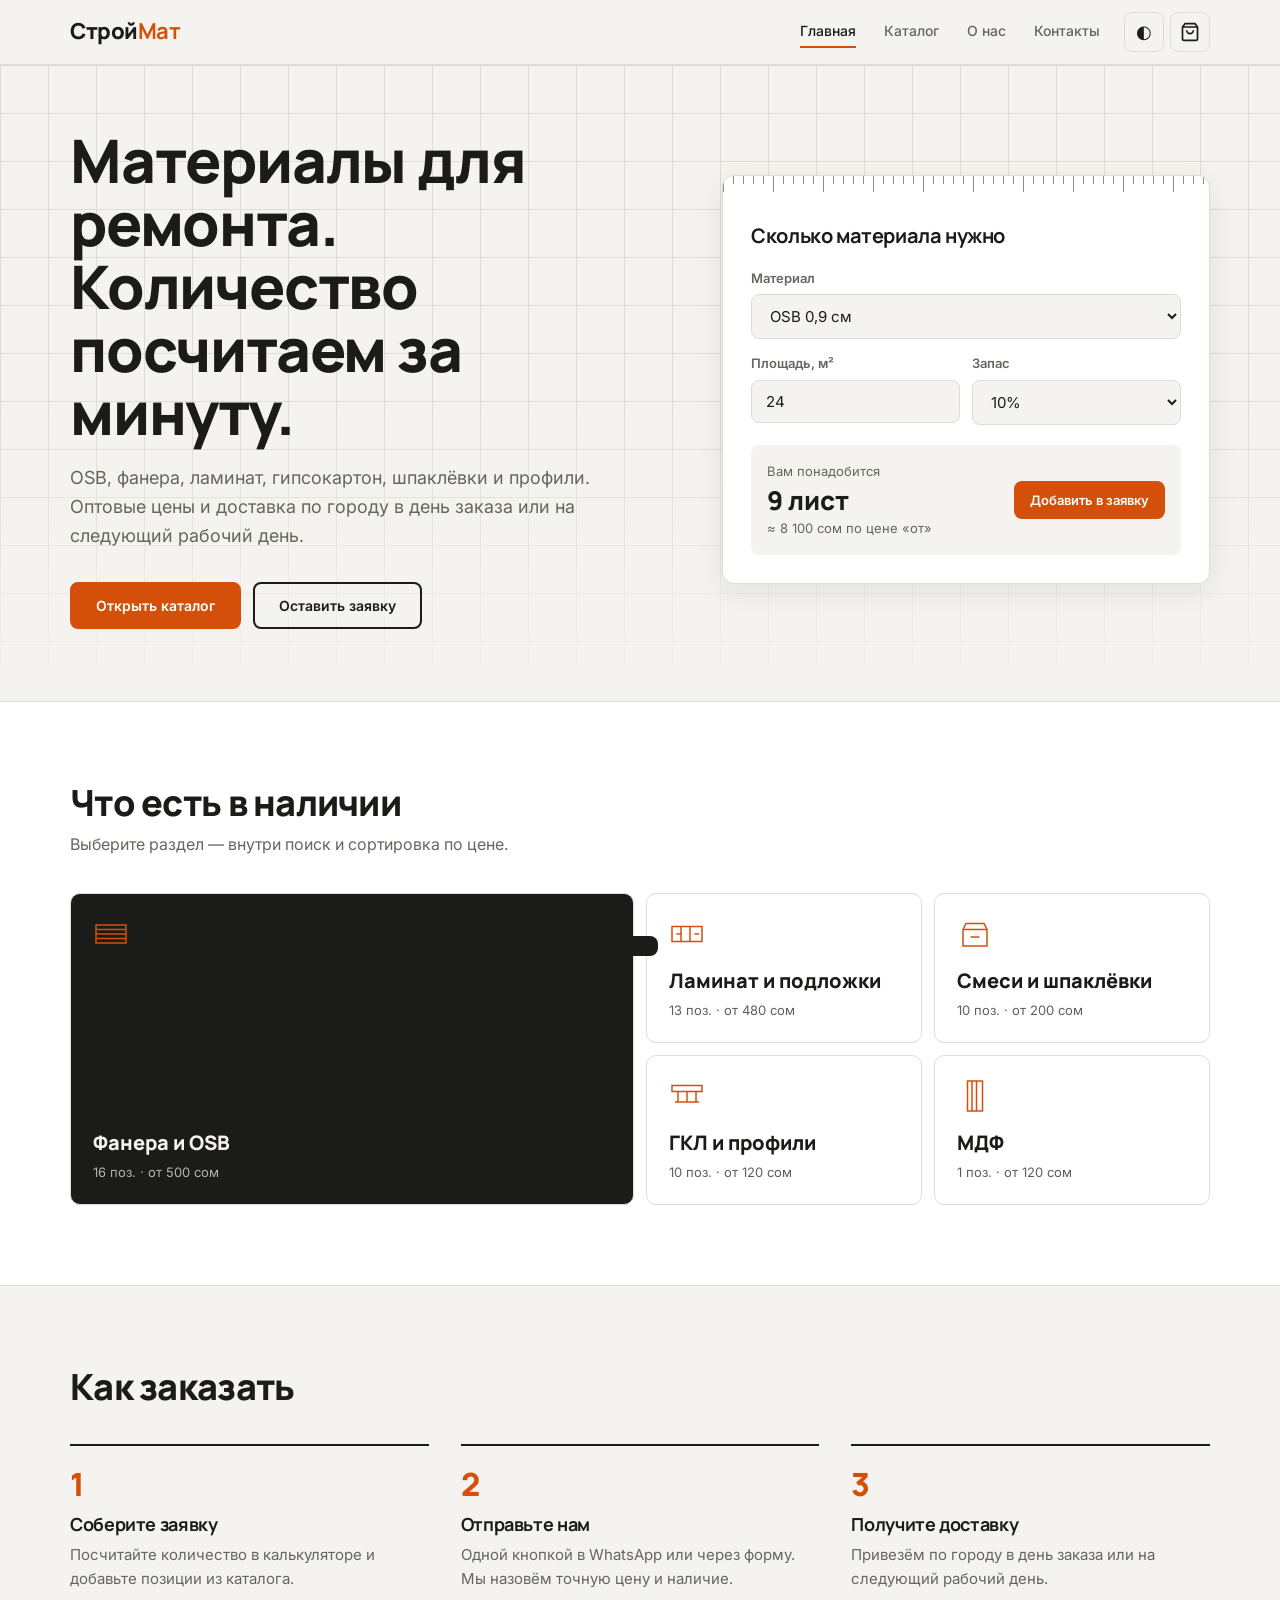
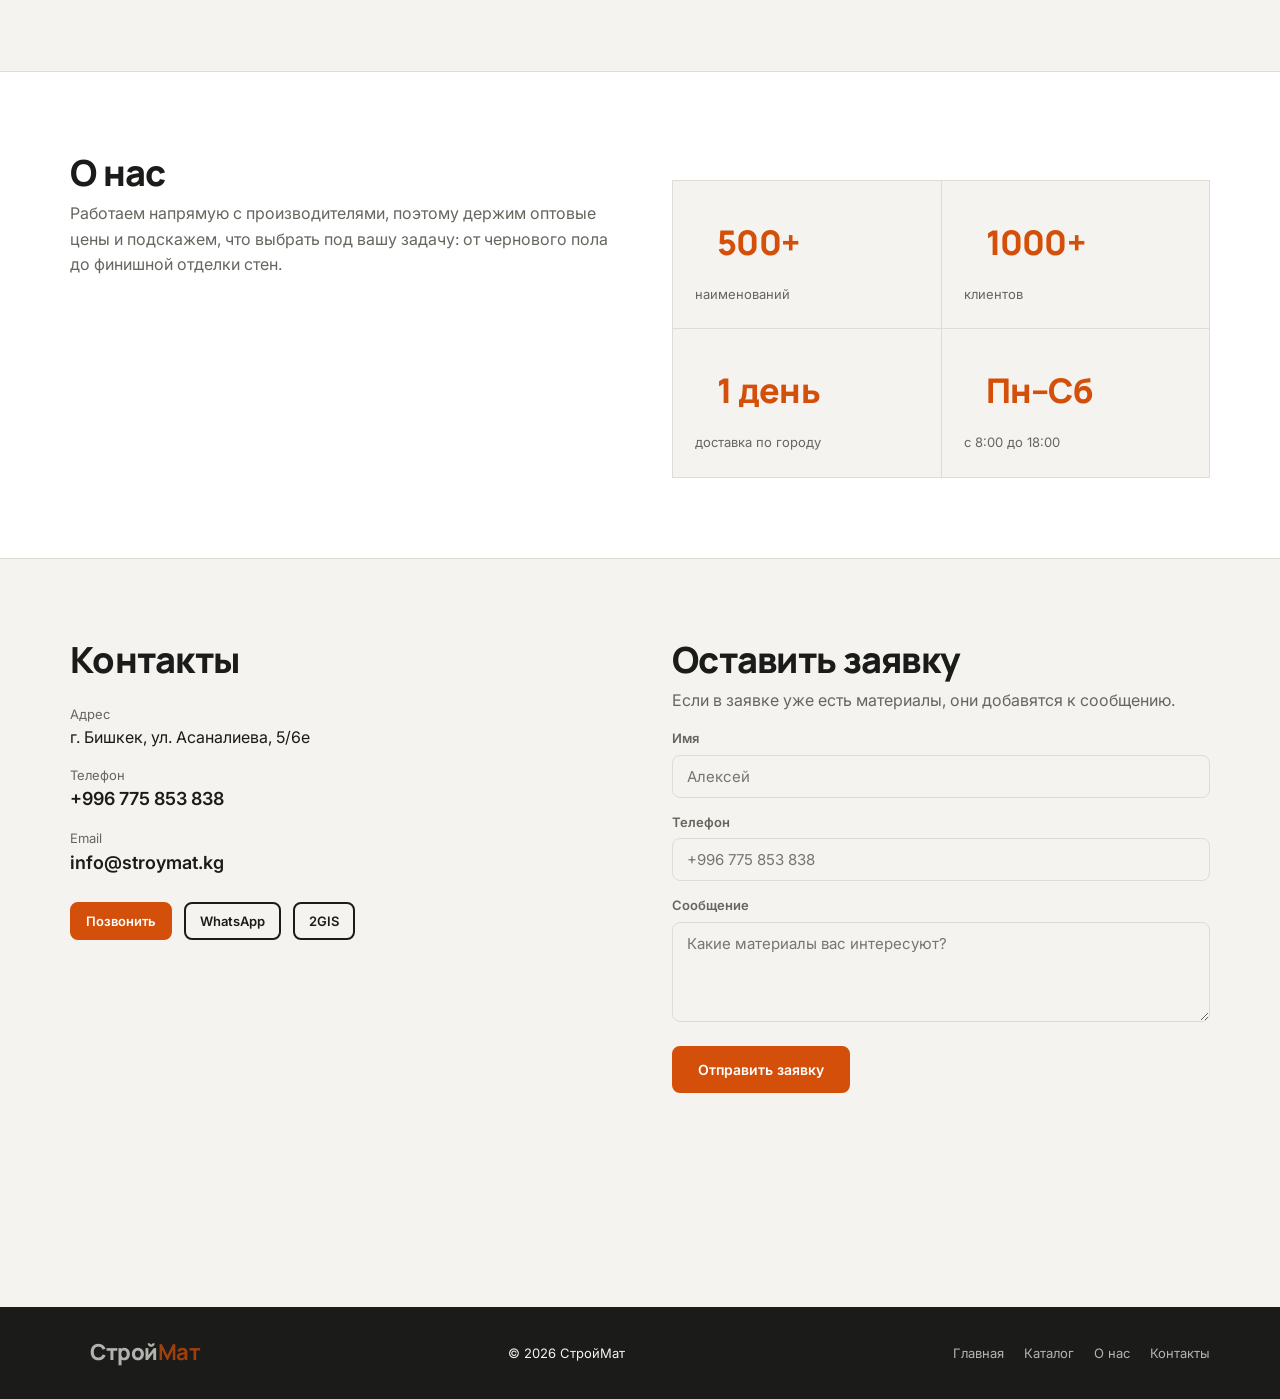
==== index.html @ 7da5eb00 "Add files via upload" ====
<!DOCTYPE html>
<html lang="ru">
<head>
<meta charset="UTF-8">
<meta name="viewport" content="width=device-width, initial-scale=1">
<title>СтройМат — строительные материалы в Бишкеке</title>
<meta name="description" content="OSB, фанера, ламинат, гипсокартон, шпаклёвки и профили. Оптовые цены, доставка по Бишкеку, калькулятор материалов.">
<meta name="theme-color" content="#D4500A">
<link rel="icon" href="data:image/svg+xml,%3Csvg xmlns='http://www.w3.org/2000/svg' viewBox='0 0 32 32'%3E%3Crect width='32' height='32' rx='6' fill='%23D4500A'/%3E%3Cpath d='M8 22V10h5l3 7 3-7h5v12' stroke='%23fff' stroke-width='2.5' fill='none'/%3E%3C/svg%3E">
<link rel="stylesheet" href="index.css">
<script type="application/ld+json">{"@context":"https://schema.org","@type":"HardwareStore","name":"СтройМат","telephone":"+996775853838","email":"info@stroymat.kg","address":{"@type":"PostalAddress","streetAddress":"ул. Асаналиева, 5/6е","addressLocality":"Бишкек","addressCountry":"KG"},"openingHours":"Mo-Sa 08:00-18:00"}</script>
<!-- Аналитика без cookie (self-hosted, из awesome-selfhosted): Umami или Plausible. Раскомментируйте и вставьте свой адрес:
<script defer src="https://ВАШ-UMAMI/script.js" data-website-id="ID"></script> -->
</head>
<body>
<header id="hd"></header>

<main>
<section class="hero">
  <div class="wrap hg">
    <div>
      <h1>Материалы для ремонта. Количество посчитаем за минуту.</h1>
      <p>OSB, фанера, ламинат, гипсокартон, шпаклёвки и профили. Оптовые цены и доставка по городу в день заказа или на следующий рабочий день.</p>
      <div class="acts">
        <a href="catalog.html" class="btn">Открыть каталог</a>
        <a href="#contacts" class="btn o">Оставить заявку</a>
      </div>
    </div>
    <div class="calc">
      <h3>Сколько материала нужно</h3>
      <label for="cm">Материал</label><select id="cm"></select>
      <div class="row">
        <div><label for="ca">Площадь, м²</label><input id="ca" type="number" min="0" step="0.5" value="24" inputmode="decimal"></div>
        <div><label for="cr">Запас</label><select id="cr"><option value="0">Без запаса</option><option value="5">5%</option><option value="10" selected>10%</option><option value="15">15%</option></select></div>
      </div>
      <div class="res"><div><small>Вам понадобится</small><b id="cu">—</b><small id="cs"></small></div><button class="btn s" id="cadd">Добавить в заявку</button></div>
    </div>
  </div>
</section>

<section class="alt">
  <div class="wrap">
    <h2>Что есть в наличии</h2>
    <p class="sub">Выберите раздел — внутри поиск и сортировка по цене.</p>
    <div class="cats" id="cats"></div>
  </div>
</section>

<section>
  <div class="wrap">
    <h2>Как заказать</h2>
    <div class="steps">
      <div><h3>Соберите заявку</h3><p>Посчитайте количество в калькуляторе и добавьте позиции из каталога.</p></div>
      <div><h3>Отправьте нам</h3><p>Одной кнопкой в WhatsApp или через форму. Мы назовём точную цену и наличие.</p></div>
      <div><h3>Получите доставку</h3><p>Привезём по городу в день заказа или на следующий рабочий день.</p></div>
    </div>
  </div>
</section>

<section class="alt" id="about">
  <div class="wrap two">
    <div>
      <h2>О нас</h2>
      <p class="sub">Работаем напрямую с производителями, поэтому держим оптовые цены и подскажем, что выбрать под вашу задачу: от чернового пола до финишной отделки стен.</p>
    </div>
    <div class="facts">
      <div><div class="num">500+</div><span>наименований</span></div>
      <div><div class="num">1000+</div><span>клиентов</span></div>
      <div><div class="num">1 день</div><span>доставка по городу</span></div>
      <div><div class="num">Пн–Сб</div><span>с 8:00 до 18:00</span></div>
    </div>
  </div>
</section>

<section id="contacts">
  <div class="wrap two">
    <div>
      <h2>Контакты</h2>
      <div class="ci">
        <div><small>Адрес</small>г. Бишкек, ул. Асаналиева, 5/6е</div>
        <div><small>Телефон</small><a href="tel:+996775853838">+996 775 853 838</a></div>
        <div><small>Email</small><a href="mailto:info@stroymat.kg">info@stroymat.kg</a></div>
      </div>
      <div class="acts" style="margin-top:24px">
        <a class="btn s" href="tel:+996775853838">Позвонить</a>
        <a class="btn o s" href="https://wa.me/996775853838" target="_blank" rel="noopener">WhatsApp</a>
        <a class="btn o s" href="https://2gis.kg/bishkek/geo/70030076913990963/72.136902,40.269518" target="_blank" rel="noopener">2GIS</a>
      </div>
      <!-- Бесплатная карта OpenStreetMap (из Free-for-dev). -->
      <iframe class="map" loading="lazy" title="Карта" src="https://www.openstreetmap.org/export/embed.html?bbox=72.1269%2C40.2635%2C72.1469%2C40.2755&amp;layer=mapnik&amp;marker=40.269518%2C72.136902"></iframe>
    </div>
    <div>
      <h2>Оставить заявку</h2>
      <p class="sub">Если в заявке уже есть материалы, они добавятся к сообщению.</p>
      <form id="cf" novalidate>
        <label for="name">Имя</label><input id="name" name="name" autocomplete="name" placeholder="Алексей">
        <span class="err" id="e-name">Введите имя, минимум 2 буквы</span>
        <label for="phone">Телефон</label><input id="phone" name="phone" type="tel" autocomplete="tel" placeholder="+996 775 853 838">
        <span class="err" id="e-phone">Введите номер телефона полностью</span>
        <label for="message">Сообщение</label><textarea id="message" name="message" rows="4" placeholder="Какие материалы вас интересуют?"></textarea>
        <span class="err" id="e-message">Напишите, что вам нужно</span>
        <button class="btn" style="margin-top:16px" type="submit">Отправить заявку</button>
      </form>
      <div class="ok" id="ok">Заявка отправлена. Ответим в рабочее время.</div>
    </div>
  </div>
</section>
</main>

<footer id="ft"></footer>
<script src="app.js"></script>
</body>
</html>
---- index.css ----
@import url('https://fonts.googleapis.com/css2?family=Inter:wght@400;500;600;700&family=Manrope:wght@700;800&display=swap');
*,*::before,*::after{box-sizing:border-box;margin:0;padding:0}
:root{--bg:#F4F3EF;--sf:#fff;--tx:#1B1B19;--mu:#66665F;--ln:#DEDCD5;--ac:#D4500A;--acd:#B03F05;--sh:0 8px 30px rgba(27,27,25,.08);color-scheme:light}
[data-theme=dark]{--bg:#141412;--sf:#1D1D1A;--tx:#F1EFE8;--mu:#A3A199;--ln:#2E2E2A;--ac:#F0661F;--acd:#FF8240;--sh:0 8px 30px rgba(0,0,0,.4);color-scheme:dark}
html{scroll-behavior:smooth;scroll-padding-top:72px}
body{font:16px/1.6 Inter,system-ui,sans-serif;background:var(--bg);color:var(--tx);overflow-x:hidden}
a{color:inherit}
:focus-visible{outline:2px solid var(--ac);outline-offset:2px}
.wrap{max-width:1180px;margin:0 auto;padding:0 20px}
h1,h2,h3,.logo,.num{font-family:Manrope,sans-serif;letter-spacing:-.02em}
h2{font-size:clamp(26px,3.4vw,36px);line-height:1.15;font-weight:800}
.sub{color:var(--mu);margin-top:8px;max-width:60ch}
section{padding:80px 0}

/* header */
#hd{position:sticky;top:0;z-index:50;background:color-mix(in srgb,var(--bg) 85%,transparent);backdrop-filter:blur(10px);border-bottom:1px solid var(--ln)}
.bar{height:64px;display:flex;align-items:center;gap:24px}
.logo{font-size:22px;font-weight:800;text-decoration:none}.logo b{color:var(--ac)}
nav{display:flex;gap:28px;margin-left:auto}
nav a{font-size:14px;font-weight:500;color:var(--mu);text-decoration:none;padding:4px 0;border-bottom:2px solid transparent}
nav a:hover,nav a.on{color:var(--tx);border-color:var(--ac)}
.tools{display:flex;gap:6px}
.ic{position:relative;width:40px;height:40px;display:grid;place-items:center;background:none;border:1px solid var(--ln);border-radius:8px;color:var(--tx);font-size:18px;cursor:pointer}
.ic:hover{border-color:var(--tx)}
.ic i{position:absolute;top:-6px;right:-6px;min-width:18px;height:18px;border-radius:9px;background:var(--ac);color:#fff;font:700 11px/18px Inter;text-align:center;font-style:normal}
.ic i:empty,.ic i[data-n="0"]{display:none}
.burger{display:none}

/* buttons */
.btn{display:inline-flex;align-items:center;justify-content:center;gap:8px;padding:13px 24px;font:600 14px Inter;border-radius:8px;border:2px solid var(--ac);background:var(--ac);color:#fff;cursor:pointer;text-decoration:none;transition:background .2s}
.btn:hover{background:var(--acd);border-color:var(--acd)}
.btn.o{background:none;color:var(--tx);border-color:var(--tx)}.btn.o:hover{background:var(--tx);color:var(--bg)}
.btn.s{padding:9px 14px;font-size:13px}
.lnk{background:none;border:0;color:var(--mu);font:500 13px Inter;cursor:pointer;text-decoration:underline}

/* hero */
.hero{padding:64px 0 72px;background:linear-gradient(var(--ln) 1px,transparent 1px) 0 0/48px 48px,linear-gradient(90deg,var(--ln) 1px,transparent 1px) 0 0/48px 48px;background-color:var(--bg);position:relative}
.hero::after{content:"";position:absolute;inset:0;background:linear-gradient(transparent 55%,var(--bg))}
.hg{position:relative;z-index:1;display:grid;grid-template-columns:1.1fr .9fr;gap:56px;align-items:center}
h1{font-size:clamp(34px,5vw,60px);line-height:1.05;font-weight:800}
.hero p{font-size:18px;color:var(--mu);margin:20px 0 32px;max-width:48ch}
.acts{display:flex;gap:12px;flex-wrap:wrap}
.calc{background:var(--sf);border:1px solid var(--ln);border-radius:12px;box-shadow:var(--sh);padding:44px 28px 28px;position:relative;overflow:hidden}
.calc::before{content:"";position:absolute;top:0;left:0;right:0;height:16px;background:repeating-linear-gradient(90deg,var(--tx) 0 1px,transparent 1px 10px) 0 0/100% 8px no-repeat,repeating-linear-gradient(90deg,var(--tx) 0 1px,transparent 1px 50px) 0 0/100% 16px no-repeat;opacity:.5}
.calc h3{font-size:20px;margin-bottom:16px}
label{display:block;font-size:13px;font-weight:600;color:var(--mu);margin:14px 0 6px}
input,select,textarea{width:100%;padding:11px 14px;font:15px Inter;color:var(--tx);background:var(--bg);border:1px solid var(--ln);border-radius:8px}
input:focus,select:focus,textarea:focus{border-color:var(--ac);outline:0}
input.bad,textarea.bad{border-color:#d33}
.row{display:grid;grid-template-columns:1fr 1fr;gap:12px}
.res{margin-top:20px;padding:16px;border-radius:8px;background:var(--bg);display:flex;justify-content:space-between;align-items:center;gap:12px;flex-wrap:wrap}
.res b{font:800 26px Manrope}.res small{display:block;color:var(--mu);font-size:13px}

/* categories */
.cats{display:grid;grid-template-columns:repeat(4,1fr);gap:12px;margin-top:36px}
.cat{background:var(--sf);border:1px solid var(--ln);border-radius:10px;padding:22px;text-decoration:none;display:flex;flex-direction:column;gap:6px;min-height:150px;transition:border-color .2s,transform .2s}
.cat:hover{border-color:var(--ac);transform:translateY(-2px)}
.cat:first-child{grid-column:span 2;grid-row:span 2;background:var(--tx);color:var(--bg);justify-content:flex-end}
.cat svg{width:36px;height:36px;color:var(--ac);margin-bottom:auto}
.cat b{font:800 20px Manrope}.cat span{font-size:13px;opacity:.7}
.steps{display:grid;grid-template-columns:repeat(3,1fr);gap:32px;margin-top:36px;counter-reset:s}
.steps div{border-top:2px solid var(--tx);padding-top:16px;counter-increment:s}
.steps div::before{content:counter(s);font:800 32px Manrope;color:var(--ac)}
.steps h3{font-size:18px;margin:4px 0}.steps p{color:var(--mu);font-size:15px}

/* about/contacts */
.alt{background:var(--sf);border-block:1px solid var(--ln)}
.two{display:grid;grid-template-columns:1fr 1fr;gap:64px}
.facts{display:grid;grid-template-columns:1fr 1fr;gap:1px;background:var(--ln);border:1px solid var(--ln);margin-top:28px}
.facts div{background:var(--bg);padding:22px}.facts .num{font-size:34px;font-weight:800;color:var(--ac);line-height:1}.facts span{font-size:13px;color:var(--mu)}
.map{border:0;width:100%;height:260px;border-radius:10px;margin-top:20px;filter:grayscale(.4)}
[data-theme=dark] .map{filter:invert(.9) hue-rotate(180deg) grayscale(.5)}
.ci{margin-top:24px;display:grid;gap:14px}.ci small{display:block;color:var(--mu);font-size:13px}.ci a{text-decoration:none;font-weight:600;font-size:18px}.ci a:hover{color:var(--ac)}
.err{font-size:12px;color:#d33;display:none}.err.on{display:block}
.ok{display:none;padding:14px;border:1px solid var(--ac);border-radius:8px;color:var(--ac);margin-top:12px}.ok.on{display:block}

/* catalog */
.tb{display:grid;grid-template-columns:1fr 200px;gap:12px;margin-top:28px}
.chips{display:flex;gap:6px;flex-wrap:wrap;margin-top:14px}
.chip{padding:8px 14px;font:600 13px Inter;border:1px solid var(--ln);background:var(--sf);color:var(--mu);border-radius:20px;cursor:pointer}
.chip:hover{border-color:var(--tx);color:var(--tx)}.chip.on{background:var(--tx);color:var(--bg);border-color:var(--tx)}
.chip em{font-style:normal;opacity:.6;margin-left:4px}
.cnt{margin:20px 0 12px;color:var(--mu);font-size:14px}
.grid{display:grid;grid-template-columns:repeat(auto-fill,minmax(250px,1fr));gap:12px}
.pc{background:var(--sf);border:1px solid var(--ln);border-radius:10px;padding:18px;display:flex;flex-direction:column;gap:8px}
.pc:hover{border-color:var(--mu)}
.pi{height:90px;border-radius:6px;background:var(--bg);display:grid;place-items:center;color:var(--mu)}.pi svg{width:40px;height:40px}
.pc small{color:var(--ac);font-weight:600;font-size:12px}
.pc h3{font:700 15px/1.3 Inter;letter-spacing:0}.pc p{font-size:13px;color:var(--mu);flex:1}
.pr{font:800 19px Manrope}.pr span{font:400 13px Inter;color:var(--mu)}
.empty{grid-column:1/-1;text-align:center;padding:56px 0;color:var(--mu)}

/* drawer */
.ov{position:fixed;inset:0;background:rgba(0,0,0,.5);opacity:0;pointer-events:none;transition:opacity .25s;z-index:80}
.dr{position:fixed;top:0;right:0;bottom:0;width:min(400px,100%);background:var(--sf);z-index:90;transform:translateX(100%);transition:transform .3s;display:flex;flex-direction:column;border-left:1px solid var(--ln)}
body.co .ov{opacity:1;pointer-events:auto}body.co .dr{transform:none}
.dh{display:flex;justify-content:space-between;align-items:center;padding:16px 20px;border-bottom:1px solid var(--ln)}
.dl{flex:1;overflow:auto;padding:8px 20px}
.li{display:grid;grid-template-columns:1fr auto;gap:4px 12px;padding:14px 0;border-bottom:1px solid var(--ln);font-size:14px}
.li b{font-weight:600}.li small{color:var(--mu)}
.q{display:flex;align-items:center;gap:6px;grid-row:span 2;align-self:center}
.q button{width:28px;height:28px;border:1px solid var(--ln);background:none;color:var(--tx);border-radius:6px;cursor:pointer}
.q span{min-width:24px;text-align:center;font-weight:600}
.df{padding:16px 20px;border-top:1px solid var(--ln);display:grid;gap:10px}
.df small{color:var(--mu)}.tot b{font:800 22px Manrope}
.ts{position:fixed;left:50%;bottom:24px;transform:translate(-50%,80px);background:var(--tx);color:var(--bg);padding:10px 18px;border-radius:8px;font-size:14px;transition:transform .25s;z-index:100}.ts.on{transform:translate(-50%,0)}

footer{background:var(--tx);color:var(--bg);padding:28px 0}
.fb{display:flex;justify-content:space-between;align-items:center;flex-wrap:wrap;gap:16px;font-size:13px}
footer a{text-decoration:none;opacity:.7;margin-left:20px}footer a:hover{opacity:1}

@media(max-width:900px){.hg,.two{grid-template-columns:1fr;gap:40px}.cats{grid-template-columns:1fr 1fr}.steps{grid-template-columns:1fr}}
@media(max-width:768px){.burger{display:grid}nav{display:none;position:absolute;top:64px;left:0;right:0;flex-direction:column;gap:0;background:var(--sf);padding:8px 20px 16px;border-bottom:1px solid var(--ln)}#hd.open nav{display:flex}nav a{padding:12px 0}.tools{margin-left:auto}section{padding:56px 0}.tb{grid-template-columns:1fr}}
@media(max-width:480px){.cats{grid-template-columns:1fr}.cat:first-child{grid-column:auto;grid-row:auto}.row{grid-template-columns:1fr}}
@media(prefers-reduced-motion:reduce){*{transition:none!important;scroll-behavior:auto!important}}
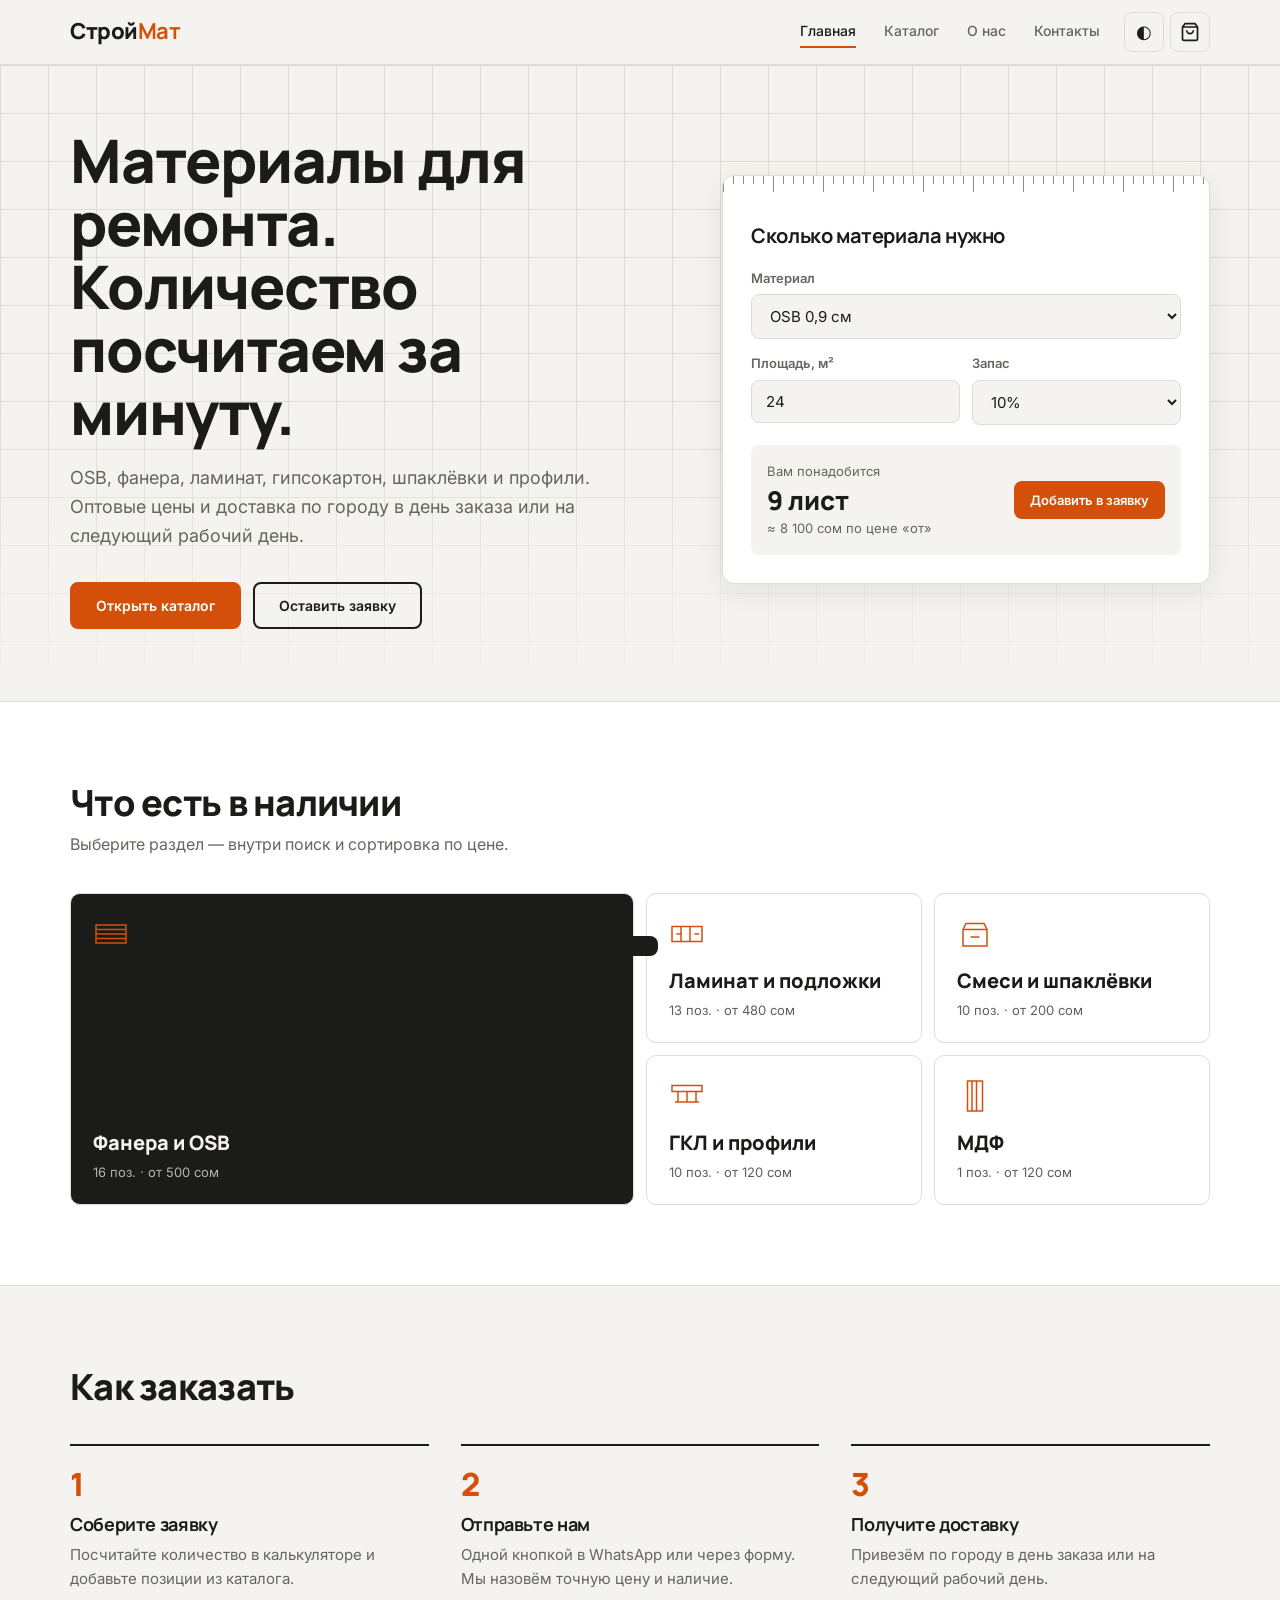
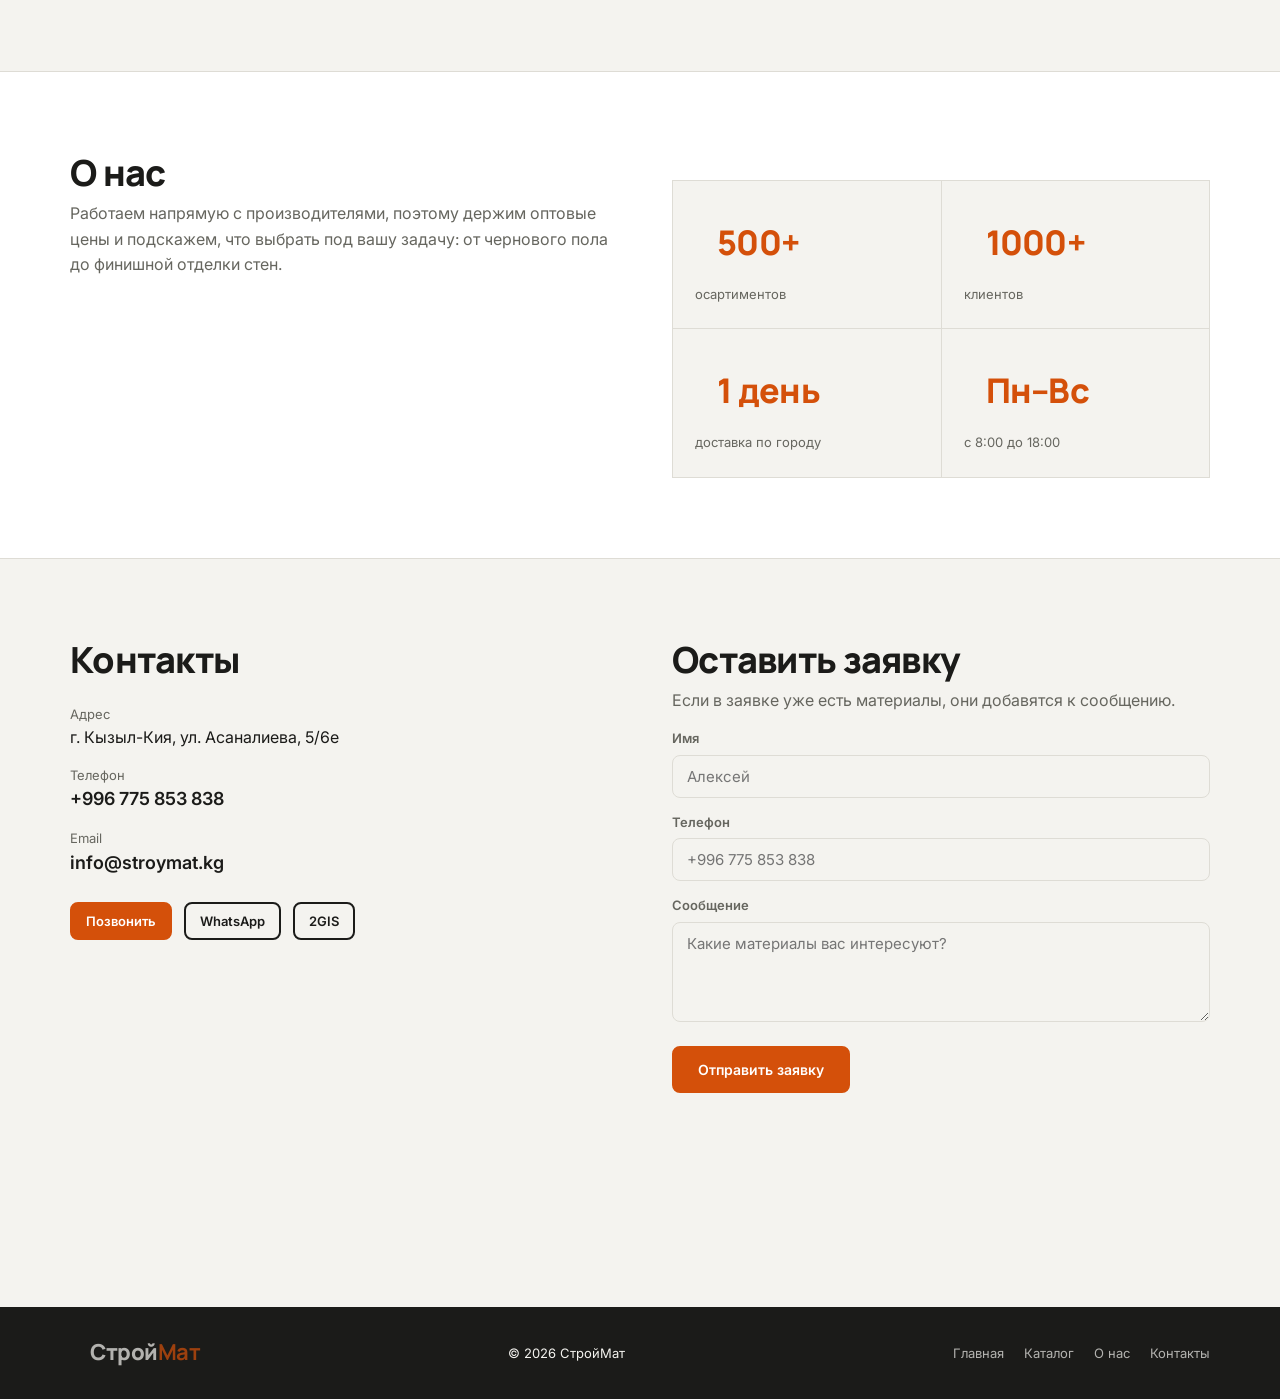
==== commit 8b018d85: "Update index.html" ====
--- a/index.html
+++ b/index.html
@@ -3,8 +3,8 @@
 <head>
 <meta charset="UTF-8">
 <meta name="viewport" content="width=device-width, initial-scale=1">
-<title>СтройМат — строительные материалы в Бишкеке</title>
-<meta name="description" content="OSB, фанера, ламинат, гипсокартон, шпаклёвки и профили. Оптовые цены, доставка по Бишкеку, калькулятор материалов.">
+<title>СтройМат — строительные материалы в Кызыл-Кие</title>
+<meta name="description" content="OSB, фанера, ламинат, гипсокартон, шпаклёвки и профили. Оптовые цены, доставка по Кыргызстану, калькулятор материалов.">
 <meta name="theme-color" content="#D4500A">
 <link rel="icon" href="data:image/svg+xml,%3Csvg xmlns='http://www.w3.org/2000/svg' viewBox='0 0 32 32'%3E%3Crect width='32' height='32' rx='6' fill='%23D4500A'/%3E%3Cpath d='M8 22V10h5l3 7 3-7h5v12' stroke='%23fff' stroke-width='2.5' fill='none'/%3E%3C/svg%3E">
 <link rel="stylesheet" href="index.css">
@@ -64,10 +64,10 @@
       <p class="sub">Работаем напрямую с производителями, поэтому держим оптовые цены и подскажем, что выбрать под вашу задачу: от чернового пола до финишной отделки стен.</p>
     </div>
     <div class="facts">
-      <div><div class="num">500+</div><span>наименований</span></div>
+      <div><div class="num">500+</div><span>осартиментов</span></div>
       <div><div class="num">1000+</div><span>клиентов</span></div>
       <div><div class="num">1 день</div><span>доставка по городу</span></div>
-      <div><div class="num">Пн–Сб</div><span>с 8:00 до 18:00</span></div>
+      <div><div class="num">Пн–Вс</div><span>с 8:00 до 18:00</span></div>
     </div>
   </div>
 </section>
@@ -77,7 +77,7 @@
     <div>
       <h2>Контакты</h2>
       <div class="ci">
-        <div><small>Адрес</small>г. Бишкек, ул. Асаналиева, 5/6е</div>
+        <div><small>Адрес</small>г. Кызыл-Кия, ул. Асаналиева, 5/6е</div>
         <div><small>Телефон</small><a href="tel:+996775853838">+996 775 853 838</a></div>
         <div><small>Email</small><a href="mailto:info@stroymat.kg">info@stroymat.kg</a></div>
       </div>
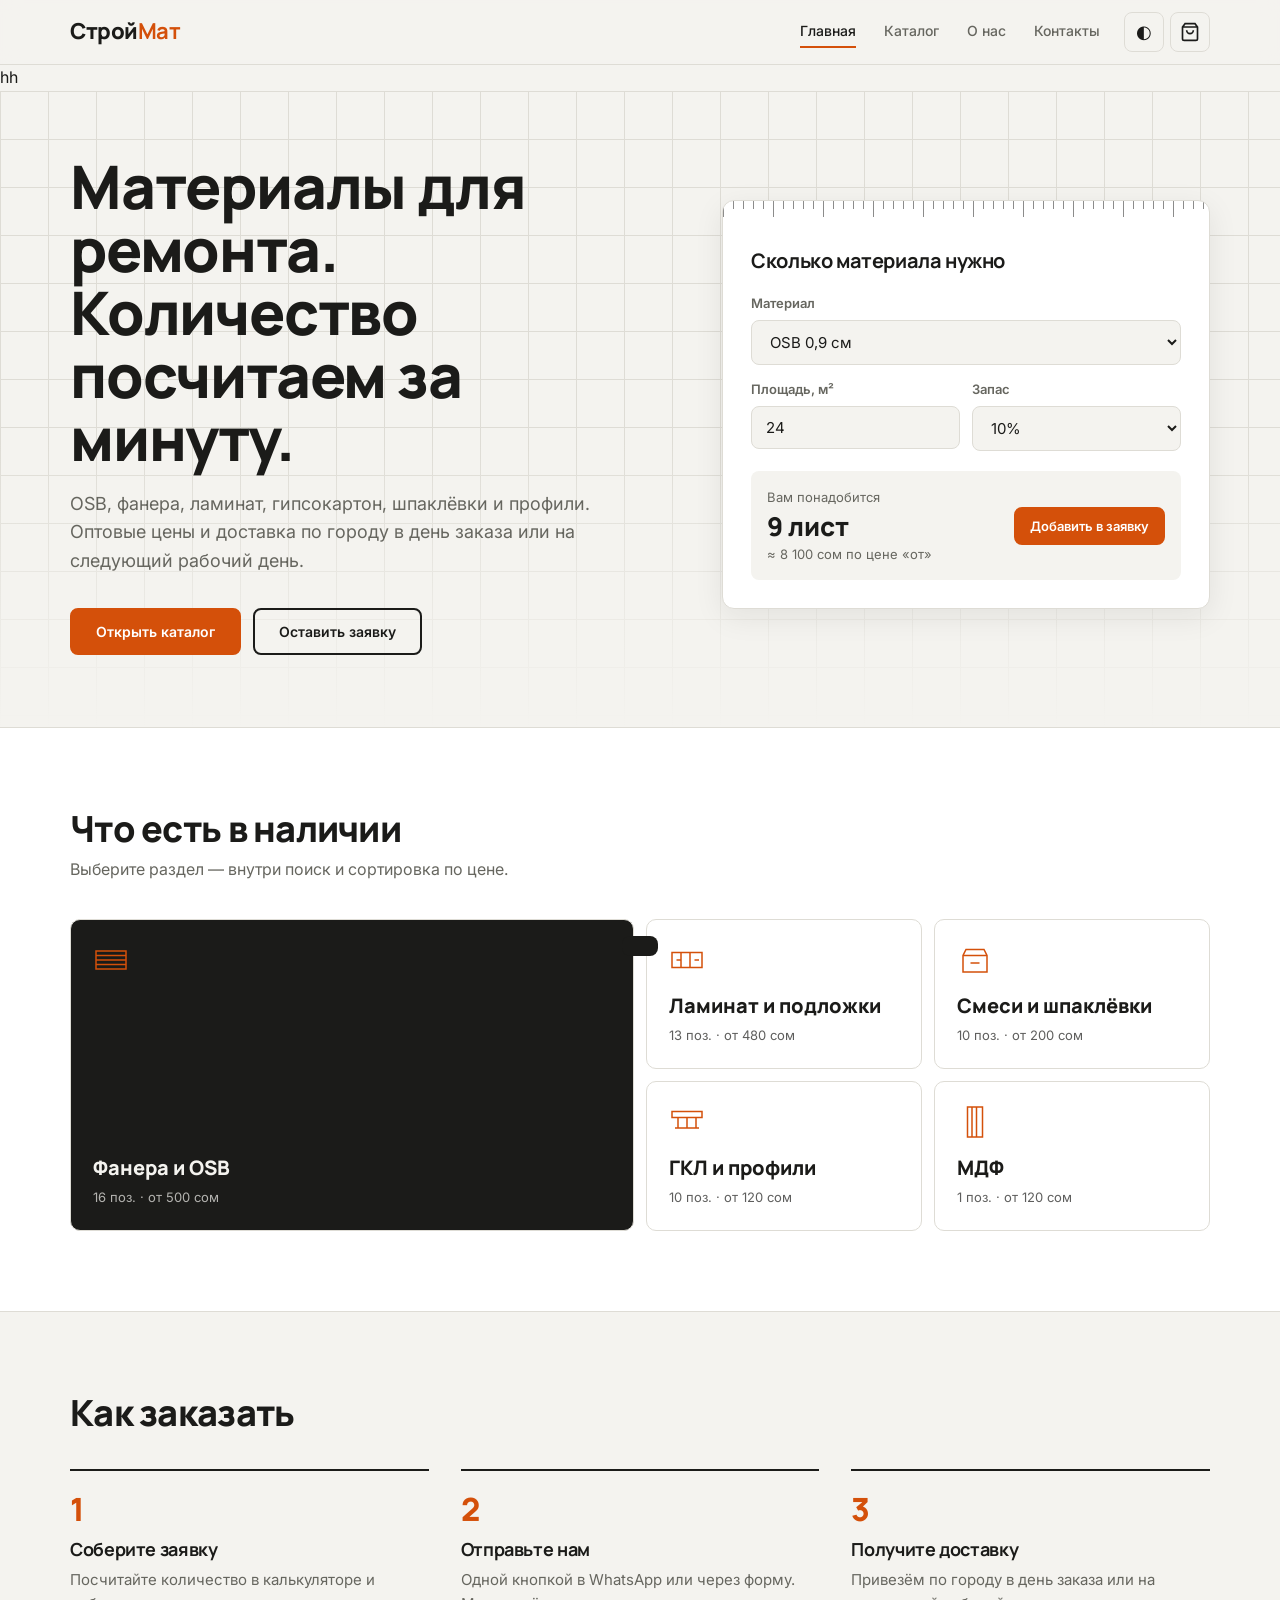
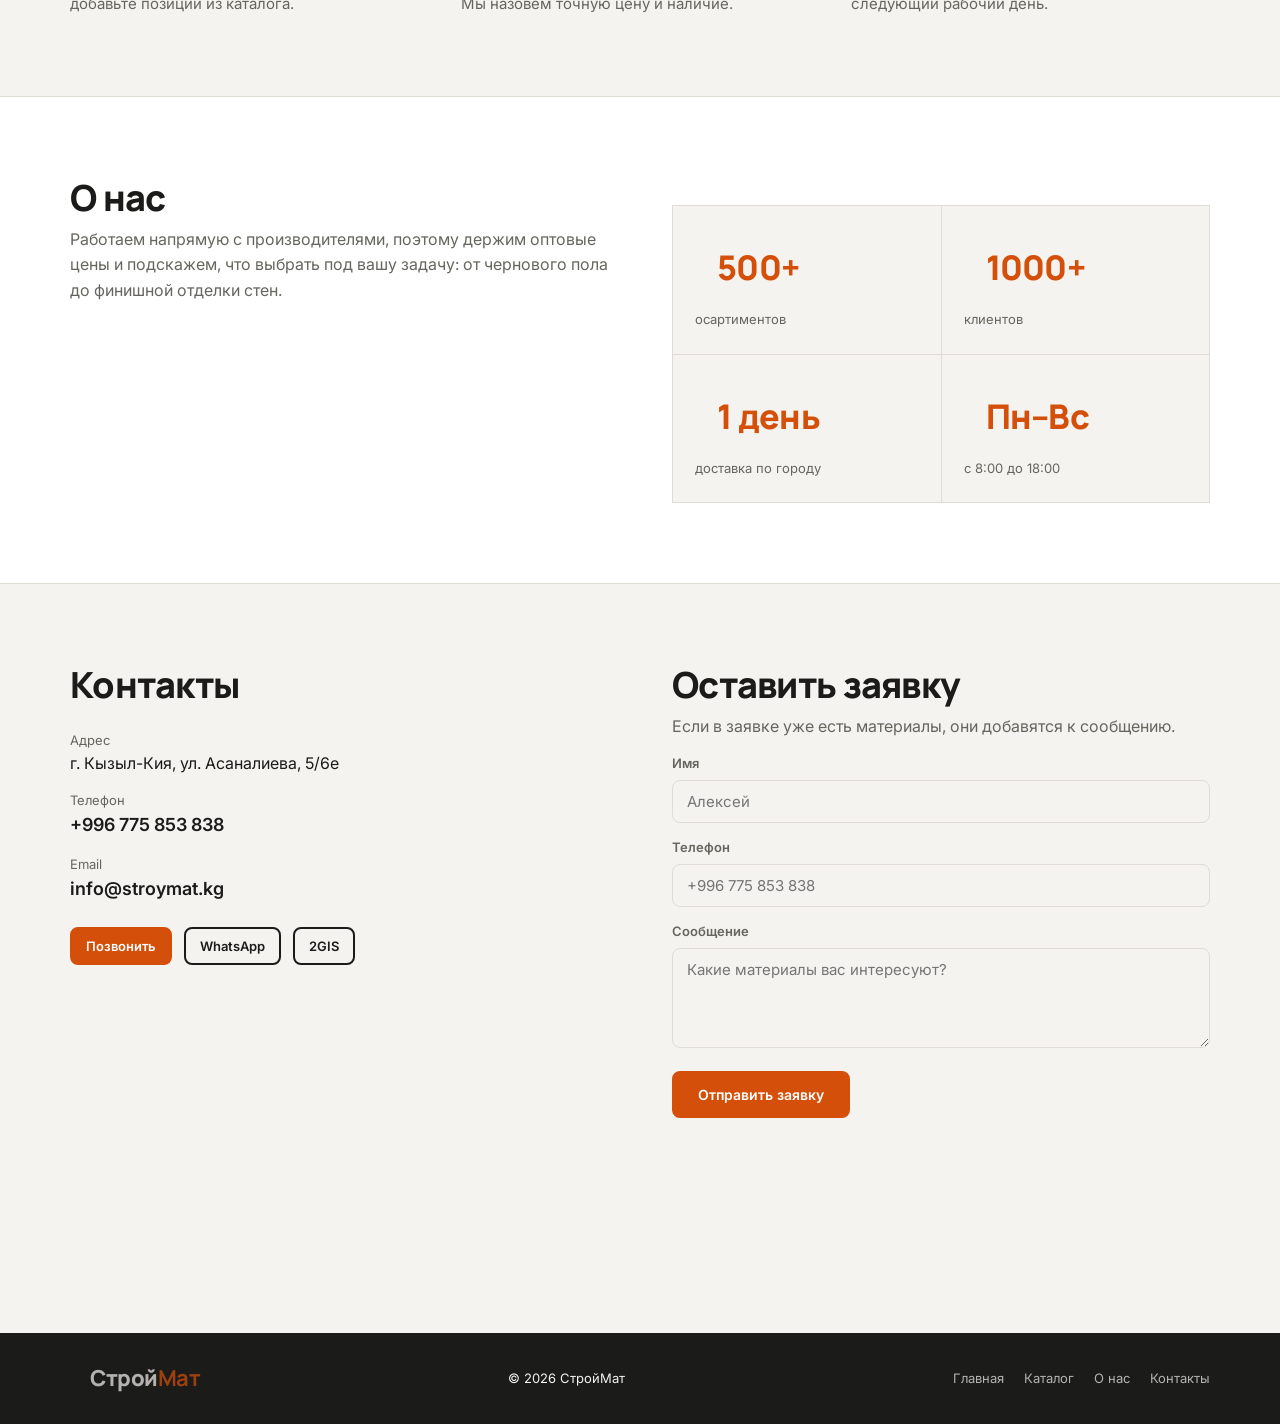
==== commit 325c304b: "Update schema.org script and main section" ====
--- a/index.html
+++ b/index.html
@@ -3,19 +3,19 @@
 <head>
 <meta charset="UTF-8">
 <meta name="viewport" content="width=device-width, initial-scale=1">
-<title>СтройМат — строительные материалы в Кызыл-Кие</title>
+<title>АманатСтрой — строительные материалы в Кызыл-Кие</title>
 <meta name="description" content="OSB, фанера, ламинат, гипсокартон, шпаклёвки и профили. Оптовые цены, доставка по Кыргызстану, калькулятор материалов.">
 <meta name="theme-color" content="#D4500A">
 <link rel="icon" href="data:image/svg+xml,%3Csvg xmlns='http://www.w3.org/2000/svg' viewBox='0 0 32 32'%3E%3Crect width='32' height='32' rx='6' fill='%23D4500A'/%3E%3Cpath d='M8 22V10h5l3 7 3-7h5v12' stroke='%23fff' stroke-width='2.5' fill='none'/%3E%3C/svg%3E">
 <link rel="stylesheet" href="index.css">
-<script type="application/ld+json">{"@context":"https://schema.org","@type":"HardwareStore","name":"СтройМат","telephone":"+996775853838","email":"info@stroymat.kg","address":{"@type":"PostalAddress","streetAddress":"ул. Асаналиева, 5/6е","addressLocality":"Бишкек","addressCountry":"KG"},"openingHours":"Mo-Sa 08:00-18:00"}</script>
+<script type="application/ld+json">{"@context":"https://schema.org","@type":"HardwareStore","name":"СтройМат","telephone":"+996775853838","email":"info@stroymat.kg","address":{"@type":"PostalAddress","streetAddress":"ул. Асаналиева, 5/6е","addressLocality":"Кызыл-Кия","addressCountry":"KG"},"openingHours":"Mo-Sa 08:00-18:00"}</script>
 <!-- Аналитика без cookie (self-hosted, из awesome-selfhosted): Umami или Plausible. Раскомментируйте и вставьте свой адрес:
 <script defer src="https://ВАШ-UMAMI/script.js" data-website-id="ID"></script> -->
 </head>
 <body>
 <header id="hd"></header>
 
-<main>
+<main>hh
 <section class="hero">
   <div class="wrap hg">
     <div>
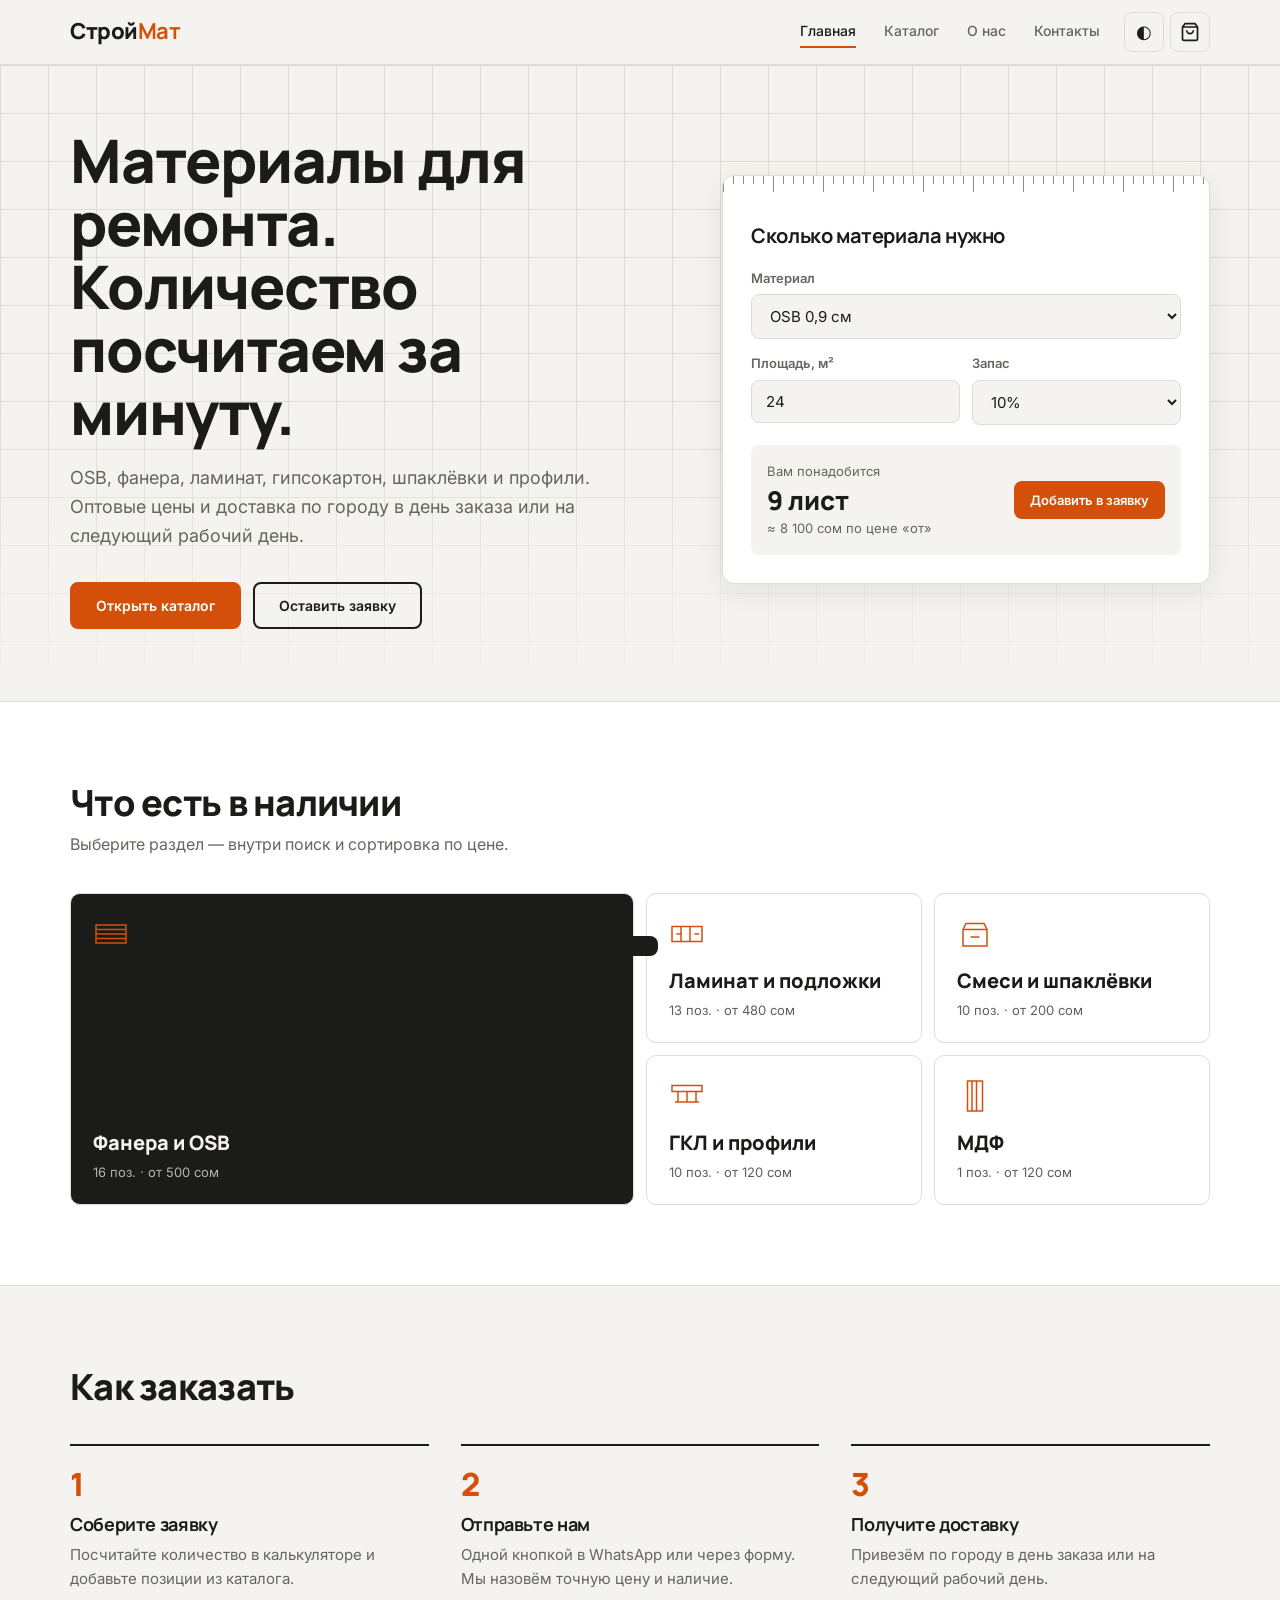
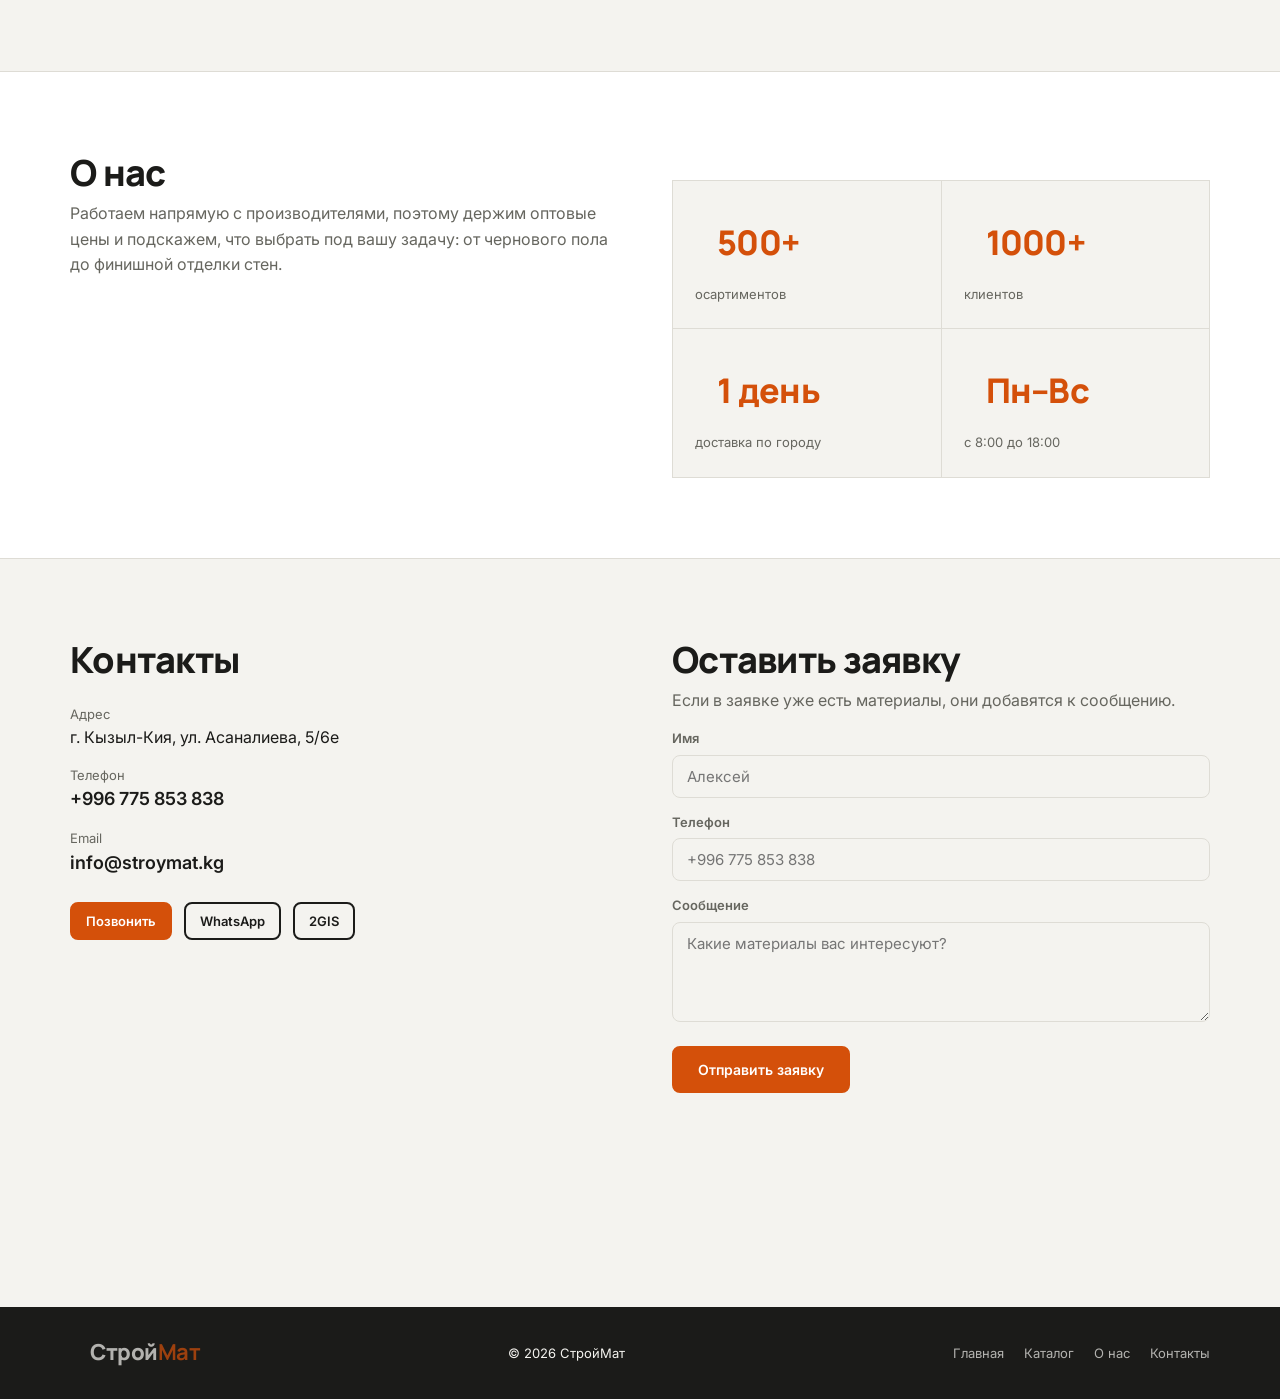
==== commit 86d886b4: "Fix main tag opening in index.html" ====
--- a/index.html
+++ b/index.html
@@ -15,7 +15,7 @@
 <body>
 <header id="hd"></header>
 
-<main>hh
+<main>
 <section class="hero">
   <div class="wrap hg">
     <div>
